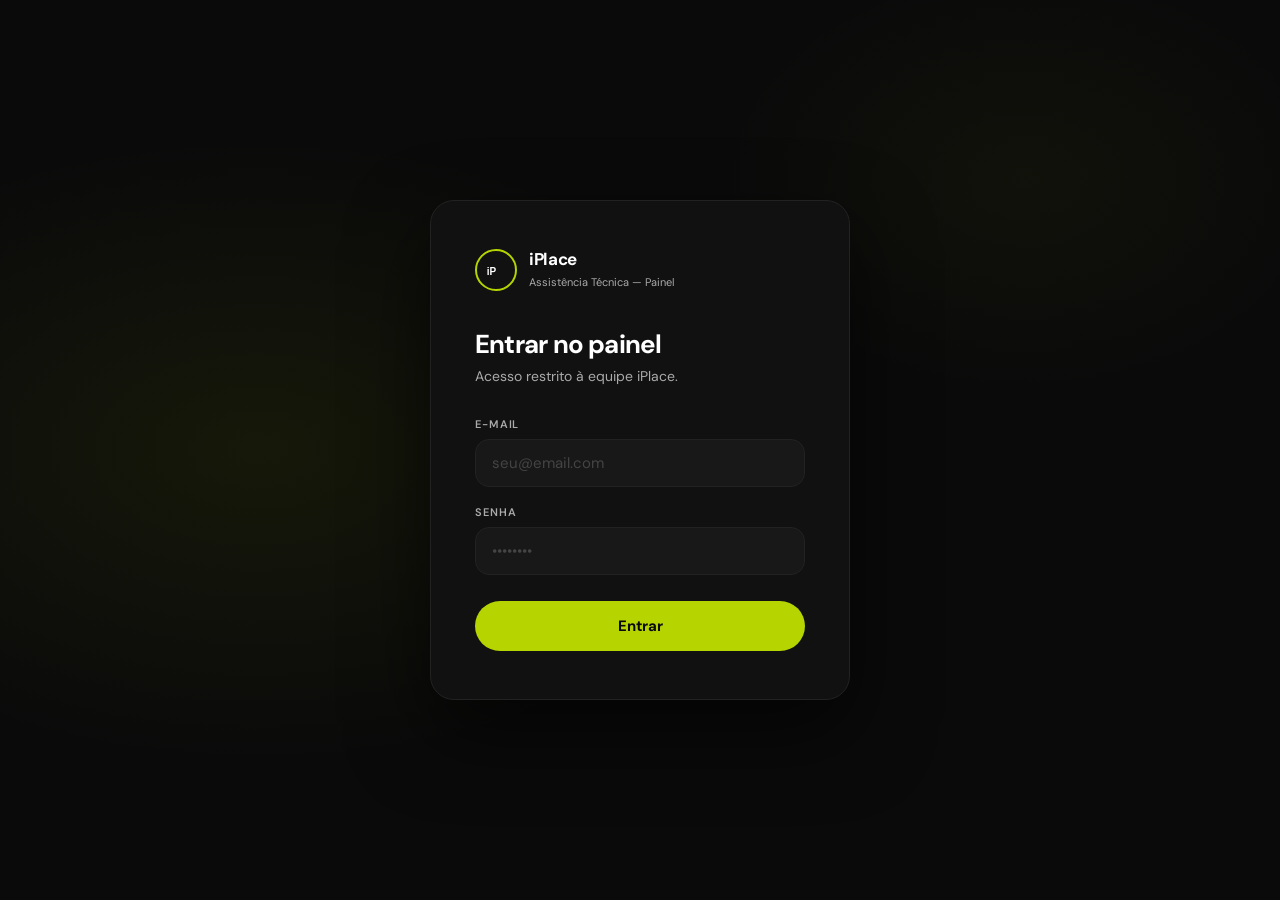
==== admin-login.html @ c3fdf30e "feat: add admin login and panel functionality - Created admin-login.html and admin-login.js for user" ====
<!DOCTYPE html>
<html lang="pt-BR">
<head>
  <meta charset="UTF-8"/>
  <meta name="viewport" content="width=device-width, initial-scale=1.0"/>
  <title>iPlace – Acesso ao Painel</title>
  <link href="https://fonts.googleapis.com/css2?family=DM+Sans:wght@300;400;500;600;700&display=swap" rel="stylesheet"/>
  <link rel="stylesheet" href="admin-login.css"/>
</head>
<body>

  <div class="login-bg">
    <div class="login-box">

      <div class="login-logo">
        <div class="ring">
          <svg viewBox="0 0 24 24" fill="white">
            <text x="1" y="18" font-size="12" font-family="sans-serif" font-weight="700">iP</text>
          </svg>
        </div>
        <div class="login-logo-text">
          <span>iPlace</span>
          <small>Assistência Técnica — Painel</small>
        </div>
      </div>

      <h1 class="login-title">Entrar no painel</h1>
      <p class="login-sub">Acesso restrito à equipe iPlace.</p>

      <div class="login-field">
        <label for="login-email">E-mail</label>
        <input id="login-email" type="email" placeholder="seu@email.com" autocomplete="off"/>
      </div>

      <div class="login-field">
        <label for="login-senha">Senha</label>
        <input id="login-senha" type="password" placeholder="••••••••"/>
      </div>

      <button class="btn-login" id="btn-login" onclick="fazerLogin()">Entrar</button>

      <div class="login-erro" id="login-erro"></div>

    </div>
  </div>

  <script src="admin-login.js"></script>
</body>
</html>
---- admin-login.css ----
*, *::before, *::after { box-sizing: border-box; margin: 0; padding: 0; }

:root {
  --black:     #0a0a0a;
  --white:     #ffffff;
  --lime:      #b5d400;
  --lime-dark: #9ab800;
  --gray-400:  #aaa;
  --radius:    14px;
}

body {
  font-family: 'DM Sans', sans-serif;
  background: var(--black);
  min-height: 100vh;
  display: flex;
  align-items: center;
  justify-content: center;
}

/* ── BACKGROUND ── */
.login-bg {
  width: 100%;
  min-height: 100vh;
  display: flex;
  align-items: center;
  justify-content: center;
  padding: 20px;
  background:
    radial-gradient(ellipse 60% 50% at 20% 50%, rgba(181,212,0,.07) 0%, transparent 70%),
    radial-gradient(ellipse 40% 40% at 80% 20%, rgba(181,212,0,.04) 0%, transparent 60%),
    var(--black);
}

/* ── BOX ── */
.login-box {
  background: #111;
  border: 1px solid #222;
  border-radius: 24px;
  padding: 48px 44px;
  width: 100%;
  max-width: 420px;
  box-shadow: 0 32px 80px rgba(0,0,0,.6);
  animation: fadeUp .5s ease forwards;
}

/* ── LOGO ── */
.login-logo {
  display: flex;
  align-items: center;
  gap: 12px;
  margin-bottom: 36px;
}

.login-logo .ring {
  width: 42px;
  height: 42px;
  border-radius: 50%;
  border: 2px solid var(--lime);
  display: flex;
  align-items: center;
  justify-content: center;
  flex-shrink: 0;
}

.login-logo .ring svg { width: 20px; height: 20px; }

.login-logo-text span {
  display: block;
  font-size: 17px;
  font-weight: 700;
  color: var(--white);
  letter-spacing: -0.02em;
  line-height: 1.2;
}

.login-logo-text small {
  font-size: 11px;
  color: var(--gray-400);
  font-weight: 400;
}

/* ── TEXTOS ── */
.login-title {
  font-size: 26px;
  font-weight: 700;
  color: var(--white);
  letter-spacing: -0.03em;
  margin-bottom: 6px;
}

.login-sub {
  font-size: 14px;
  color: var(--gray-400);
  margin-bottom: 32px;
}

/* ── CAMPOS ── */
.login-field { margin-bottom: 18px; }

.login-field label {
  display: block;
  font-size: 11px;
  font-weight: 600;
  letter-spacing: 0.08em;
  text-transform: uppercase;
  color: var(--gray-400);
  margin-bottom: 8px;
}

.login-field input {
  width: 100%;
  padding: 13px 16px;
  border: 1.5px solid #222;
  border-radius: var(--radius);
  font-size: 15px;
  font-family: 'DM Sans', sans-serif;
  color: var(--white);
  background: #181818;
  outline: none;
  transition: border-color .2s, box-shadow .2s;
}

.login-field input::placeholder { color: #444; }

.login-field input:focus {
  border-color: var(--lime);
  box-shadow: 0 0 0 4px rgba(181,212,0,.1);
}

/* ── BOTÃO ── */
.btn-login {
  width: 100%;
  padding: 15px;
  background: var(--lime);
  color: var(--black);
  border: none;
  border-radius: 50px;
  font-size: 15px;
  font-weight: 700;
  font-family: 'DM Sans', sans-serif;
  cursor: pointer;
  margin-top: 8px;
  transition: background .2s, transform .15s, box-shadow .2s;
}

.btn-login:hover {
  background: var(--lime-dark);
  box-shadow: 0 6px 24px rgba(181,212,0,.3);
  transform: translateY(-1px);
}

.btn-login:active { transform: translateY(0); }

.btn-login:disabled {
  opacity: .6;
  cursor: not-allowed;
  transform: none;
}

/* ── ERRO ── */
.login-erro {
  margin-top: 14px;
  background: #1e0808;
  border: 1px solid #4a1212;
  border-radius: 10px;
  padding: 11px 14px;
  font-size: 13px;
  color: #f87171;
  text-align: center;
  display: none;
}

.login-erro.show { display: block; }

/* ── ANIMAÇÃO ── */
@keyframes fadeUp {
  from { opacity: 0; transform: translateY(20px); }
  to   { opacity: 1; transform: translateY(0); }
}

/* ── RESPONSIVO ── */
@media (max-width: 480px) {
  .login-box { padding: 36px 24px; }
  .login-title { font-size: 22px; }
}
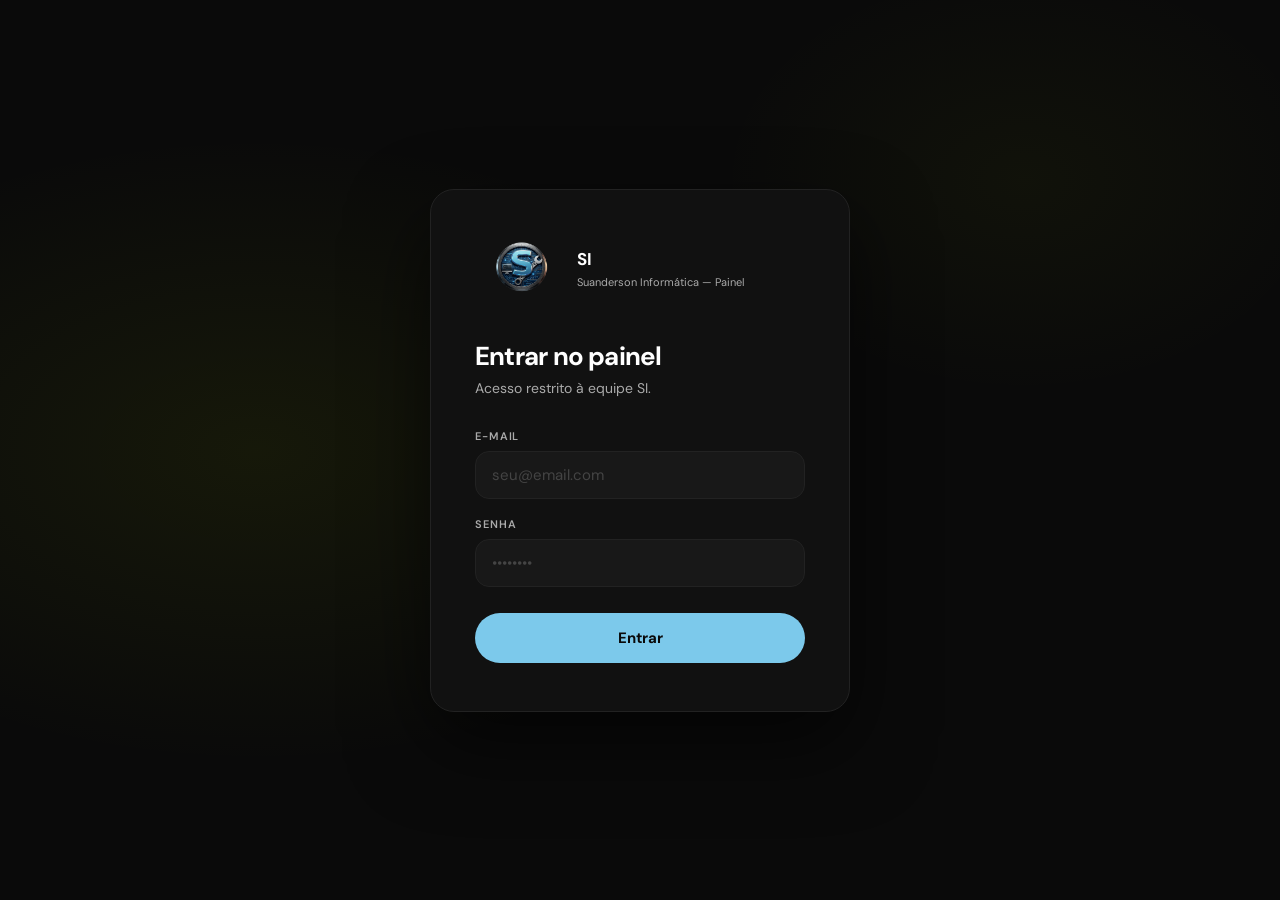
==== commit cbfbcf94: "fix: update logo and branding text for consistency across the login page" ====
--- a/admin-login.html
+++ b/admin-login.html
@@ -13,19 +13,17 @@
     <div class="login-box">
 
       <div class="login-logo">
-        <div class="ring">
-          <svg viewBox="0 0 24 24" fill="white">
-            <text x="1" y="18" font-size="12" font-family="sans-serif" font-weight="700">iP</text>
-          </svg>
-        </div>
+        <div class="logo-ring">
+      <img src="Logo.png" alt="SI – Suanderson Informática"/>
+    </div>
         <div class="login-logo-text">
-          <span>iPlace</span>
-          <small>Assistência Técnica — Painel</small>
+          <span>SI</span>
+          <small>Suanderson Informática — Painel</small>
         </div>
       </div>
 
       <h1 class="login-title">Entrar no painel</h1>
-      <p class="login-sub">Acesso restrito à equipe iPlace.</p>
+      <p class="login-sub">Acesso restrito à equipe SI.</p>
 
       <div class="login-field">
         <label for="login-email">E-mail</label>
--- a/admin-login.css
+++ b/admin-login.css
@@ -3,8 +3,8 @@
 :root {
   --black:     #0a0a0a;
   --white:     #ffffff;
-  --lime:      #b5d400;
-  --lime-dark: #9ab800;
+  --azure-pastel: #7cc9eb;
+  --azure: #5ea7c5;
   --gray-400:  #aaa;
   --radius:    14px;
 }
@@ -56,12 +56,15 @@
   width: 42px;
   height: 42px;
   border-radius: 50%;
-  border: 2px solid var(--lime);
   display: flex;
   align-items: center;
   justify-content: center;
   flex-shrink: 0;
 }
+
+.logo-ring img {
+    height: 60px;
+  }
 
 .login-logo .ring svg { width: 20px; height: 20px; }
 
@@ -124,15 +127,15 @@
 .login-field input::placeholder { color: #444; }
 
 .login-field input:focus {
-  border-color: var(--lime);
-  box-shadow: 0 0 0 4px rgba(181,212,0,.1);
+  border-color: var(--azure-pastel);
+  box-shadow: 0 0 0 4px  #7ccaeb30;
 }
 
 /* ── BOTÃO ── */
 .btn-login {
   width: 100%;
   padding: 15px;
-  background: var(--lime);
+  background: var(--azure-pastel);
   color: var(--black);
   border: none;
   border-radius: 50px;
@@ -145,8 +148,8 @@
 }
 
 .btn-login:hover {
-  background: var(--lime-dark);
-  box-shadow: 0 6px 24px rgba(181,212,0,.3);
+  background: var(--azure);
+  box-shadow: 0 6px 24px var(--azure-pastel);
   transform: translateY(-1px);
 }
 
